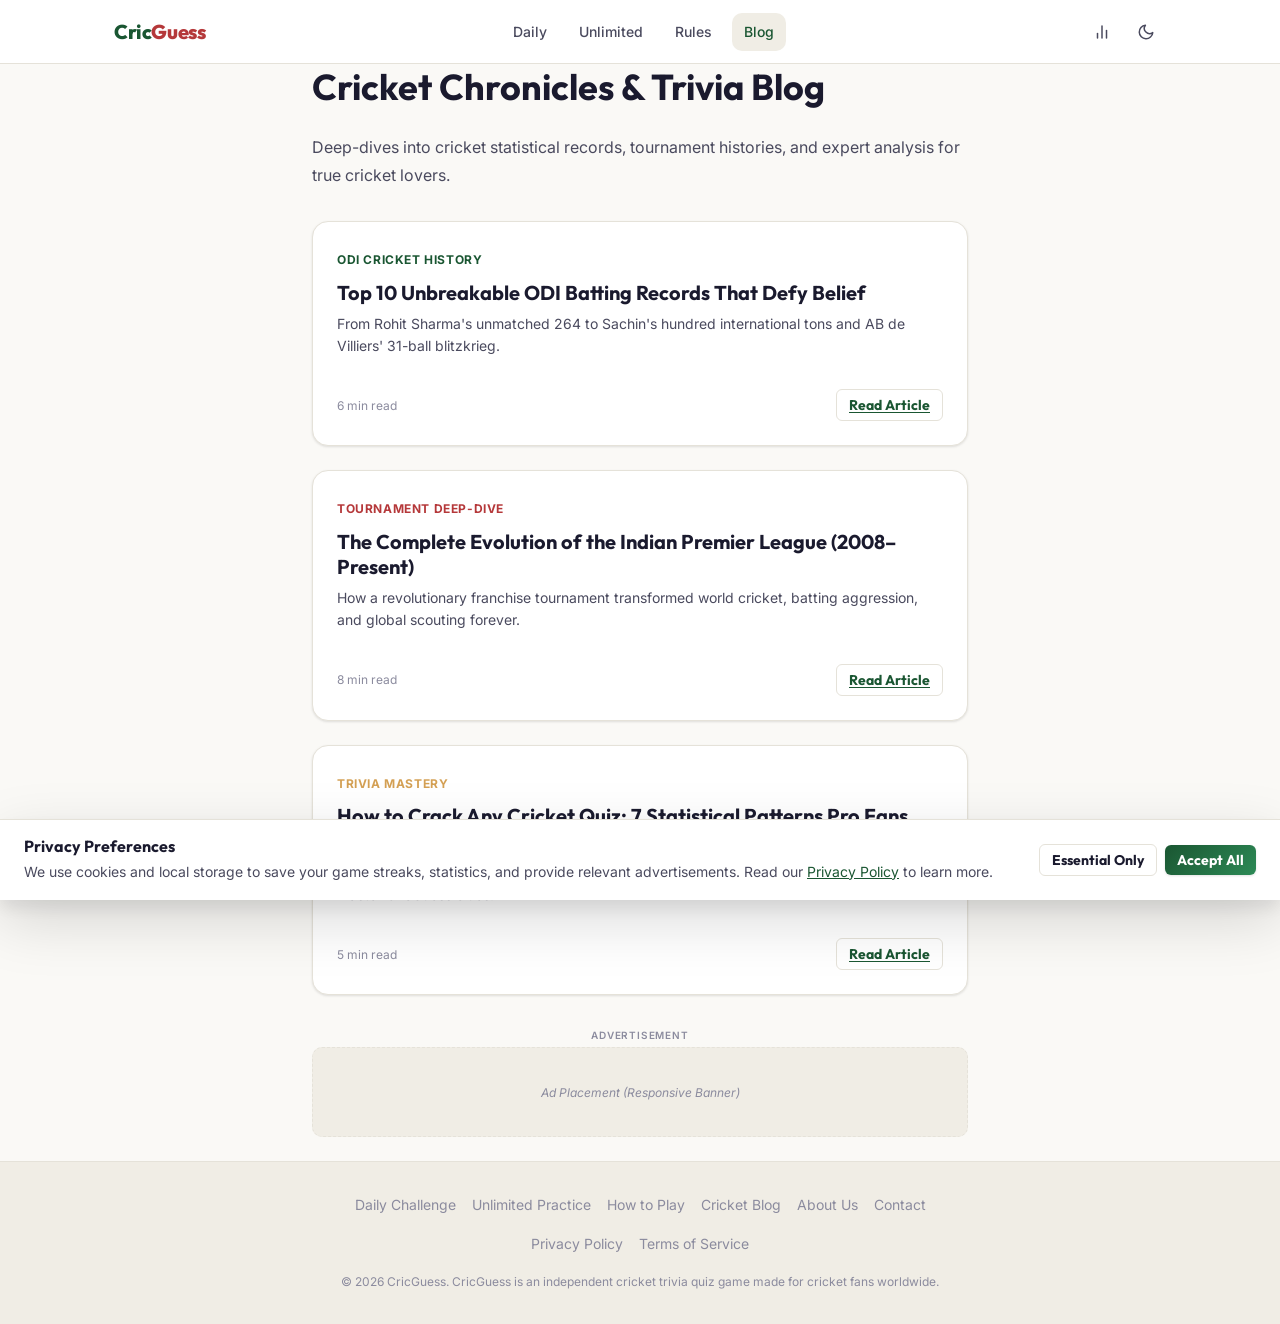
==== blog/index.html @ c1e8a285 "feat(content): add policy pages, AdSense config, SEO sitemaps, and editorial cricket blog" ====
<!DOCTYPE html>
<html lang="en">
<head>
  <meta charset="UTF-8">
  <meta name="viewport" content="width=device-width, initial-scale=1.0">
  <title>Cricket Blog & Analysis — CricGuess</title>
  <meta name="description" content="Explore in-depth cricket articles, iconic ODI batting records, history of the Indian Premier League (IPL), and expert tips to master cricket trivia quizzes.">
  <link rel="canonical" href="https://cricguess.com/blog/">

  <link rel="icon" type="image/svg+xml" href="../assets/favicon.svg">
  <link rel="manifest" href="../manifest.json">
  <meta name="theme-color" content="#1a5632">

  <link rel="stylesheet" href="../css/base.css">
  <link rel="stylesheet" href="../css/layout.css">
  <link rel="stylesheet" href="../css/components/button.css">
  <link rel="stylesheet" href="../css/components/modal.css">
  <link rel="stylesheet" href="../css/components/toast.css">
  <link rel="stylesheet" href="../css/components/cookie-consent.css">
  <link rel="stylesheet" href="../css/components/ad-slot.css">
</head>
<body class="page">

  <header class="page__header" role="banner">
    <div class="header">
      <div class="header__brand">
        <a href="../index.html" class="header__logo" aria-label="CricGuess Home">
          Cric<span>Guess</span>
        </a>
      </div>

      <nav class="header__nav" role="navigation" aria-label="Main Navigation">
        <a href="../daily.html" class="header__nav-link" data-nav-route="daily">Daily</a>
        <a href="../unlimited.html" class="header__nav-link" data-nav-route="unlimited">Unlimited</a>
        <a href="../how-to-play.html" class="header__nav-link">Rules</a>
        <a href="./index.html" class="header__nav-link header__nav-link--active">Blog</a>
      </nav>

      <div class="header__actions">
        <button type="button" class="header__icon-btn" data-action="stats" title="View Statistics" aria-label="View Statistics">
          <svg viewBox="0 0 24 24" width="18" height="18" fill="none" stroke="currentColor" stroke-width="2" stroke-linecap="round" stroke-linejoin="round" aria-hidden="true"><line x1="18" y1="20" x2="18" y2="10"/><line x1="12" y1="20" x2="12" y2="4"/><line x1="6" y1="20" x2="6" y2="14"/></svg>
        </button>
        <button type="button" class="header__icon-btn" data-theme-toggle title="Toggle theme" aria-label="Toggle theme">
          <svg viewBox="0 0 24 24" width="18" height="18" fill="none" stroke="currentColor" stroke-width="2" stroke-linecap="round" stroke-linejoin="round" aria-hidden="true"><path d="M21 12.79A9 9 0 1 1 11.21 3 7 7 0 0 0 21 12.79z"/></svg>
        </button>
      </div>
    </div>
  </header>

  <main class="page__main">
    <div class="container content-page">

      <h1>Cricket Chronicles & Trivia Blog</h1>
      <p style="font-size: var(--text-base); color: var(--color-text-secondary); margin-bottom: var(--space-8);">
        Deep-dives into cricket statistical records, tournament histories, and expert analysis for true cricket lovers.
      </p>

      <!-- Articles Grid -->
      <div style="display: grid; grid-template-columns: repeat(auto-fit, minmax(320px, 1fr)); gap: var(--space-6);">

        <!-- Article 1 -->
        <article class="card card--interactive" style="display: flex; flex-direction: column; justify-content: space-between;">
          <div>
            <span style="font-size: var(--text-xs); font-weight: bold; text-transform: uppercase; color: var(--color-pitch); letter-spacing: 0.05em;">ODI Cricket History</span>
            <h2 style="font-size: var(--text-xl); margin: var(--space-2) 0;">
              <a href="./top-10-odi-batting-records.html" style="text-decoration: none; color: inherit;">
                Top 10 Unbreakable ODI Batting Records That Defy Belief
              </a>
            </h2>
            <p style="font-size: var(--text-sm); color: var(--color-text-secondary); line-height: 1.6;">
              From Rohit Sharma's unmatched 264 to Sachin's hundred international tons and AB de Villiers' 31-ball blitzkrieg.
            </p>
          </div>
          <div style="margin-top: var(--space-4); display: flex; align-items: center; justify-content: space-between;">
            <span style="font-size: var(--text-xs); color: var(--color-text-muted);">6 min read</span>
            <a href="./top-10-odi-batting-records.html" class="btn btn--secondary btn--sm">Read Article</a>
          </div>
        </article>

        <!-- Article 2 -->
        <article class="card card--interactive" style="display: flex; flex-direction: column; justify-content: space-between;">
          <div>
            <span style="font-size: var(--text-xs); font-weight: bold; text-transform: uppercase; color: var(--color-leather); letter-spacing: 0.05em;">Tournament Deep-Dive</span>
            <h2 style="font-size: var(--text-xl); margin: var(--space-2) 0;">
              <a href="./history-of-the-ipl.html" style="text-decoration: none; color: inherit;">
                The Complete Evolution of the Indian Premier League (2008–Present)
              </a>
            </h2>
            <p style="font-size: var(--text-sm); color: var(--color-text-secondary); line-height: 1.6;">
              How a revolutionary franchise tournament transformed world cricket, batting aggression, and global scouting forever.
            </p>
          </div>
          <div style="margin-top: var(--space-4); display: flex; align-items: center; justify-content: space-between;">
            <span style="font-size: var(--text-xs); color: var(--color-text-muted);">8 min read</span>
            <a href="./history-of-the-ipl.html" class="btn btn--secondary btn--sm">Read Article</a>
          </div>
        </article>

        <!-- Article 3 -->
        <article class="card card--interactive" style="display: flex; flex-direction: column; justify-content: space-between;">
          <div>
            <span style="font-size: var(--text-xs); font-weight: bold; text-transform: uppercase; color: var(--color-stump); letter-spacing: 0.05em;">Trivia Mastery</span>
            <h2 style="font-size: var(--text-xl); margin: var(--space-2) 0;">
              <a href="./cricket-quiz-tips.html" style="text-decoration: none; color: inherit;">
                How to Crack Any Cricket Quiz: 7 Statistical Patterns Pro Fans Know
              </a>
            </h2>
            <p style="font-size: var(--text-sm); color: var(--color-text-secondary); line-height: 1.6;">
              Learn how to decode debut years, recognize jersey numbers, identify franchise shifts, and master CricGuess clues.
            </p>
          </div>
          <div style="margin-top: var(--space-4); display: flex; align-items: center; justify-content: space-between;">
            <span style="font-size: var(--text-xs); color: var(--color-text-muted);">5 min read</span>
            <a href="./cricket-quiz-tips.html" class="btn btn--secondary btn--sm">Read Article</a>
          </div>
        </article>

      </div>

      <!-- Ad Slot -->
      <aside class="ad-slot ad-slot--banner" aria-label="Advertisement" style="margin-top: var(--space-8);">
        <span class="ad-slot__label">Advertisement</span>
        <div class="ad-slot__wrapper" id="blog-ad-bottom">
          <div class="ad-slot__placeholder">Ad Placement (Responsive Banner)</div>
        </div>
      </aside>

    </div>
  </main>

  <footer class="page__footer" role="contentinfo">
    <div class="container footer">
      <nav class="footer__links" aria-label="Footer links">
        <a href="../daily.html" class="footer__link">Daily Challenge</a>
        <a href="../unlimited.html" class="footer__link">Unlimited Practice</a>
        <a href="../how-to-play.html" class="footer__link">How to Play</a>
        <a href="./index.html" class="footer__link">Cricket Blog</a>
        <a href="../about.html" class="footer__link">About Us</a>
        <a href="../contact.html" class="footer__link">Contact</a>
        <a href="../privacy-policy.html" class="footer__link">Privacy Policy</a>
        <a href="../terms.html" class="footer__link">Terms of Service</a>
      </nav>

      <p class="footer__disclaimer">
        © 2026 CricGuess. CricGuess is an independent cricket trivia quiz game made for cricket fans worldwide.
      </p>
    </div>
  </footer>

  <script type="module" src="../js/app.js"></script>
</body>
</html>
---- css/base.css ----
/* ============================================================
   base.css — Reset, CSS variables (design tokens), and base styles.
   This is the foundation: colors, typography, spacing, radii, shadows.
   All other CSS files reference these variables.
   ============================================================ */

/* ---------- Google Fonts ---------- */
@import url('https://fonts.googleapis.com/css2?family=Inter:wght@400;500;600;700&family=Outfit:wght@500;600;700;800&display=swap');

/* ---------- CSS Reset ---------- */
*, *::before, *::after {
  box-sizing: border-box;
  margin: 0;
  padding: 0;
}

html {
  -webkit-text-size-adjust: 100%;
  text-size-adjust: 100%;
  scroll-behavior: smooth;
}

body {
  min-height: 100vh;
  line-height: 1.6;
  -webkit-font-smoothing: antialiased;
  -moz-osx-font-smoothing: grayscale;
}

img, picture, video, canvas, svg {
  display: block;
  max-width: 100%;
}

input, button, textarea, select {
  font: inherit;
  color: inherit;
}

button {
  cursor: pointer;
  border: none;
  background: none;
}

a {
  color: inherit;
  text-decoration: none;
}

ul, ol {
  list-style: none;
}

/* ---------- Design Tokens — Light Theme ---------- */
:root {
  /* Cricket palette */
  --color-pitch:          #1a5632;
  --color-pitch-light:    #2d8a56;
  --color-pitch-dark:     #0e3d22;
  --color-leather:        #b5383a;
  --color-leather-light:  #d4585a;
  --color-cream:          #f5f0e8;
  --color-stump:          #d4a054;
  --color-stump-light:    #e8c17a;
  --color-sky:            #e8f4f8;

  /* Semantic colors */
  --color-success:        #22c55e;
  --color-success-bg:     #dcfce7;
  --color-error:          #ef4444;
  --color-error-bg:       #fee2e2;
  --color-warning:        #f59e0b;
  --color-warning-bg:     #fef3c7;
  --color-info:           #3b82f6;
  --color-info-bg:        #dbeafe;

  /* Surface & text */
  --color-bg:             #faf9f6;
  --color-bg-alt:         #f0ede5;
  --color-surface:        #ffffff;
  --color-surface-hover:  #f8f6f1;
  --color-surface-border: #e5e2d9;
  --color-text:           #1a1a2e;
  --color-text-secondary: #4a4a5e;
  --color-text-muted:     #8b8b9e;
  --color-text-inverse:   #ffffff;

  /* Gradient */
  --gradient-primary:     linear-gradient(135deg, var(--color-pitch) 0%, var(--color-pitch-light) 100%);
  --gradient-accent:      linear-gradient(135deg, var(--color-leather) 0%, var(--color-stump) 100%);
  --gradient-hero:        linear-gradient(160deg, #0e3d22 0%, #1a5632 40%, #2d8a56 100%);

  /* Typography */
  --font-display:         'Outfit', system-ui, -apple-system, sans-serif;
  --font-body:            'Inter', system-ui, -apple-system, sans-serif;

  --text-xs:   0.75rem;    /* 12px */
  --text-sm:   0.875rem;   /* 14px */
  --text-base: 1rem;       /* 16px */
  --text-lg:   1.125rem;   /* 18px */
  --text-xl:   1.25rem;    /* 20px */
  --text-2xl:  1.5rem;     /* 24px */
  --text-3xl:  1.875rem;   /* 30px */
  --text-4xl:  2.25rem;    /* 36px */
  --text-5xl:  3rem;       /* 48px */

  --weight-regular:  400;
  --weight-medium:   500;
  --weight-semibold: 600;
  --weight-bold:     700;
  --weight-extrabold:800;

  --leading-tight:   1.25;
  --leading-normal:  1.6;
  --leading-relaxed: 1.75;

  /* Spacing scale */
  --space-1:   0.25rem;   /* 4px */
  --space-2:   0.5rem;    /* 8px */
  --space-3:   0.75rem;   /* 12px */
  --space-4:   1rem;      /* 16px */
  --space-5:   1.25rem;   /* 20px */
  --space-6:   1.5rem;    /* 24px */
  --space-8:   2rem;      /* 32px */
  --space-10:  2.5rem;    /* 40px */
  --space-12:  3rem;      /* 48px */
  --space-16:  4rem;      /* 64px */

  /* Radii */
  --radius-sm:   6px;
  --radius-md:   10px;
  --radius-lg:   16px;
  --radius-xl:   24px;
  --radius-full: 9999px;

  /* Shadows */
  --shadow-xs:   0 1px 2px rgba(0,0,0,0.05);
  --shadow-sm:   0 1px 3px rgba(0,0,0,0.08), 0 1px 2px rgba(0,0,0,0.04);
  --shadow-md:   0 4px 12px rgba(0,0,0,0.1), 0 2px 4px rgba(0,0,0,0.06);
  --shadow-lg:   0 8px 30px rgba(0,0,0,0.12), 0 4px 8px rgba(0,0,0,0.06);
  --shadow-xl:   0 20px 60px rgba(0,0,0,0.15), 0 8px 16px rgba(0,0,0,0.08);
  --shadow-glow: 0 0 20px rgba(26, 86, 50, 0.3);

  /* Transitions */
  --transition-fast:   150ms ease;
  --transition-base:   250ms ease;
  --transition-slow:   400ms ease;
  --transition-spring: 500ms cubic-bezier(0.34, 1.56, 0.64, 1);

  /* Z-index scale */
  --z-dropdown:  100;
  --z-sticky:    200;
  --z-modal:     300;
  --z-toast:     400;
  --z-tooltip:   500;

  /* Layout */
  --container-max:  720px;
  --container-wide: 1100px;
  --header-height:  64px;

  /* Ad slot minimum heights (prevent layout shift) */
  --ad-banner-height: 90px;
  --ad-rect-height:   250px;
}

/* ---------- Dark Theme ---------- */
[data-theme="dark"] {
  --color-bg:             #0f1923;
  --color-bg-alt:         #162230;
  --color-surface:        #1a2e3d;
  --color-surface-hover:  #213a4d;
  --color-surface-border: #2a4a5e;
  --color-text:           #e8e6e1;
  --color-text-secondary: #b0aaa0;
  --color-text-muted:     #7a7468;
  --color-text-inverse:   #0f1923;

  --color-cream:          #2a3a2e;
  --color-sky:            #162230;

  --color-success-bg:     #14532d;
  --color-error-bg:       #7f1d1d;
  --color-warning-bg:     #78350f;
  --color-info-bg:        #1e3a5f;

  --shadow-xs:   0 1px 2px rgba(0,0,0,0.2);
  --shadow-sm:   0 1px 3px rgba(0,0,0,0.3), 0 1px 2px rgba(0,0,0,0.2);
  --shadow-md:   0 4px 12px rgba(0,0,0,0.4), 0 2px 4px rgba(0,0,0,0.2);
  --shadow-lg:   0 8px 30px rgba(0,0,0,0.4), 0 4px 8px rgba(0,0,0,0.2);
  --shadow-xl:   0 20px 60px rgba(0,0,0,0.5), 0 8px 16px rgba(0,0,0,0.3);
  --shadow-glow: 0 0 20px rgba(45, 138, 86, 0.4);
}

/* ---------- Base Styles ---------- */
body {
  font-family: var(--font-body);
  font-size: var(--text-base);
  color: var(--color-text);
  background: var(--color-bg);
  transition: background-color var(--transition-base), color var(--transition-base);
}

h1, h2, h3, h4, h5, h6 {
  font-family: var(--font-display);
  font-weight: var(--weight-bold);
  line-height: var(--leading-tight);
  color: var(--color-text);
}

h1 { font-size: var(--text-4xl); }
h2 { font-size: var(--text-3xl); }
h3 { font-size: var(--text-2xl); }
h4 { font-size: var(--text-xl); }

p {
  color: var(--color-text-secondary);
  line-height: var(--leading-relaxed);
}

/* ---------- Focus Styles ---------- */
:focus-visible {
  outline: 3px solid var(--color-pitch-light);
  outline-offset: 2px;
  border-radius: var(--radius-sm);
}

/* ---------- Selection ---------- */
::selection {
  background: var(--color-pitch-light);
  color: white;
}

/* ---------- Scrollbar (Webkit) ---------- */
::-webkit-scrollbar {
  width: 8px;
}
::-webkit-scrollbar-track {
  background: var(--color-bg-alt);
}
::-webkit-scrollbar-thumb {
  background: var(--color-text-muted);
  border-radius: var(--radius-full);
}
::-webkit-scrollbar-thumb:hover {
  background: var(--color-text-secondary);
}

/* ---------- Utility Classes ---------- */
.visually-hidden {
  position: absolute;
  width: 1px;
  height: 1px;
  padding: 0;
  margin: -1px;
  overflow: hidden;
  clip: rect(0, 0, 0, 0);
  white-space: nowrap;
  border: 0;
}

.text-center { text-align: center; }
.text-muted  { color: var(--color-text-muted); }
.text-small  { font-size: var(--text-sm); }

/* ---------- Animations ---------- */
@keyframes fadeIn {
  from { opacity: 0; }
  to   { opacity: 1; }
}

@keyframes fadeInUp {
  from { opacity: 0; transform: translateY(12px); }
  to   { opacity: 1; transform: translateY(0); }
}

@keyframes slideDown {
  from { opacity: 0; transform: translateY(-8px); }
  to   { opacity: 1; transform: translateY(0); }
}

@keyframes scaleIn {
  from { opacity: 0; transform: scale(0.9); }
  to   { opacity: 1; transform: scale(1); }
}

@keyframes shake {
  0%, 100% { transform: translateX(0); }
  25%      { transform: translateX(-6px); }
  75%      { transform: translateX(6px); }
}

@keyframes pop {
  0%   { transform: scale(1); }
  50%  { transform: scale(1.15); }
  100% { transform: scale(1); }
}

@keyframes pulse-glow {
  0%, 100% { box-shadow: 0 0 0 0 rgba(26, 86, 50, 0.4); }
  50%      { box-shadow: 0 0 0 8px rgba(26, 86, 50, 0); }
}

.animate-fade-in    { animation: fadeIn var(--transition-base) ease forwards; }
.animate-fade-in-up { animation: fadeInUp var(--transition-slow) ease forwards; }
.animate-slide-down { animation: slideDown var(--transition-base) ease forwards; }
.animate-scale-in   { animation: scaleIn var(--transition-spring) forwards; }
.animate-shake      { animation: shake 400ms ease; }
.animate-pop        { animation: pop 300ms ease; }
---- css/layout.css ----
/* ============================================================
   layout.css — Page layout, containers, grid, header, footer.
   Responsive breakpoints: mobile-first (360px base).
   ============================================================ */

/* ---------- Page Structure ---------- */
.page {
  display: flex;
  flex-direction: column;
  min-height: 100vh;
}

.page__header {
  position: sticky;
  top: 0;
  z-index: var(--z-sticky);
  background: var(--color-surface);
  border-bottom: 1px solid var(--color-surface-border);
  backdrop-filter: blur(12px);
  -webkit-backdrop-filter: blur(12px);
  height: var(--header-height);
}

.page__main {
  flex: 1;
  width: 100%;
}

.page__footer {
  background: var(--color-bg-alt);
  border-top: 1px solid var(--color-surface-border);
  padding: var(--space-8) var(--space-4);
  margin-top: auto;
}

/* ---------- Containers ---------- */
.container {
  width: 100%;
  max-width: var(--container-max);
  margin: 0 auto;
  padding: 0 var(--space-4);
}

.container--wide {
  max-width: var(--container-wide);
}

/* ---------- Header ---------- */
.header {
  display: flex;
  align-items: center;
  justify-content: space-between;
  height: var(--header-height);
  padding: 0 var(--space-4);
  max-width: var(--container-wide);
  margin: 0 auto;
}

.header__brand {
  display: flex;
  align-items: center;
  gap: var(--space-2);
}

.header__logo {
  font-family: var(--font-display);
  font-size: var(--text-xl);
  font-weight: var(--weight-extrabold);
  color: var(--color-pitch);
  letter-spacing: -0.02em;
}

.header__logo span {
  color: var(--color-leather);
}

.header__nav {
  display: flex;
  align-items: center;
  gap: var(--space-2);
}

.header__nav-link {
  display: flex;
  align-items: center;
  gap: var(--space-1);
  padding: var(--space-2) var(--space-3);
  border-radius: var(--radius-md);
  font-size: var(--text-sm);
  font-weight: var(--weight-medium);
  color: var(--color-text-secondary);
  transition: all var(--transition-fast);
}

.header__nav-link:hover,
.header__nav-link--active {
  background: var(--color-bg-alt);
  color: var(--color-text);
}

.header__nav-link--active {
  color: var(--color-pitch);
}

.header__actions {
  display: flex;
  align-items: center;
  gap: var(--space-1);
}

.header__icon-btn {
  display: flex;
  align-items: center;
  justify-content: center;
  width: 40px;
  height: 40px;
  border-radius: var(--radius-md);
  color: var(--color-text-secondary);
  transition: all var(--transition-fast);
  font-size: var(--text-lg);
}

.header__icon-btn:hover {
  background: var(--color-bg-alt);
  color: var(--color-text);
}

/* ---------- Game Layout ---------- */
.game-layout {
  display: grid;
  grid-template-columns: 1fr;
  gap: var(--space-6);
  padding: var(--space-6) 0;
}

.game-layout__main {
  min-width: 0;
}

.game-layout__sidebar {
  display: none; /* Hidden on mobile */
}

/* ---------- Content Pages ---------- */
.content-page {
  padding: var(--space-8) 0;
}

.content-page h1 {
  margin-bottom: var(--space-6);
}

.content-page h2 {
  margin-top: var(--space-8);
  margin-bottom: var(--space-4);
  font-size: var(--text-2xl);
}

.content-page h3 {
  margin-top: var(--space-6);
  margin-bottom: var(--space-3);
  font-size: var(--text-xl);
}

.content-page p {
  margin-bottom: var(--space-4);
}

.content-page ul,
.content-page ol {
  list-style: disc;
  padding-left: var(--space-6);
  margin-bottom: var(--space-4);
  color: var(--color-text-secondary);
}

.content-page ol {
  list-style: decimal;
}

.content-page li {
  margin-bottom: var(--space-2);
}

.content-page a {
  color: var(--color-pitch);
  text-decoration: underline;
  text-underline-offset: 2px;
}

.content-page a:hover {
  color: var(--color-pitch-light);
}

/* ---------- Card ---------- */
.card {
  background: var(--color-surface);
  border: 1px solid var(--color-surface-border);
  border-radius: var(--radius-lg);
  padding: var(--space-6);
  box-shadow: var(--shadow-sm);
  transition: box-shadow var(--transition-base), transform var(--transition-base);
}

.card--interactive:hover {
  box-shadow: var(--shadow-md);
  transform: translateY(-2px);
}

/* ---------- Footer ---------- */
.footer {
  text-align: center;
}

.footer__links {
  display: flex;
  flex-wrap: wrap;
  justify-content: center;
  gap: var(--space-4);
  margin-bottom: var(--space-4);
}

.footer__link {
  font-size: var(--text-sm);
  color: var(--color-text-muted);
  transition: color var(--transition-fast);
}

.footer__link:hover {
  color: var(--color-text);
}

.footer__disclaimer {
  font-size: var(--text-xs);
  color: var(--color-text-muted);
  max-width: 600px;
  margin: var(--space-4) auto 0;
  line-height: var(--leading-relaxed);
}

/* ---------- Responsive: Tablet (640px+) ---------- */
@media (min-width: 640px) {
  .container {
    padding: 0 var(--space-6);
  }

  .header {
    padding: 0 var(--space-6);
  }
}

/* ---------- Responsive: Desktop (1024px+) ---------- */
@media (min-width: 1024px) {
  .game-layout {
    grid-template-columns: 1fr 300px;
  }

  .game-layout__sidebar {
    display: block;
  }

  .container {
    padding: 0 var(--space-8);
  }
}

/* ---------- Responsive: Wide (1280px+) ---------- */
@media (min-width: 1280px) {
  .game-layout {
    grid-template-columns: 1fr 336px;
  }
}
---- css/components/button.css ----
/* ============================================================
   button.css — Reusable button styles and variants
   ============================================================ */

.btn {
  display: inline-flex;
  align-items: center;
  justify-content: center;
  gap: var(--space-2);
  padding: var(--space-3) var(--space-6);
  font-family: var(--font-display);
  font-size: var(--text-base);
  font-weight: var(--weight-bold);
  line-height: 1;
  text-align: center;
  border-radius: var(--radius-md);
  transition: all var(--transition-fast);
  cursor: pointer;
  user-select: none;
  white-space: nowrap;
}

.btn:active {
  transform: translateY(1px);
}

.btn:disabled {
  opacity: 0.5;
  cursor: not-allowed;
  pointer-events: none;
}

/* Primary (Pitch Green) */
.btn--primary {
  background: var(--gradient-primary);
  color: var(--color-text-inverse);
  box-shadow: var(--shadow-sm);
}

.btn--primary:hover {
  background: linear-gradient(135deg, var(--color-pitch-light) 0%, var(--color-pitch) 100%);
  box-shadow: var(--shadow-md);
}

/* Accent (Leather Red) */
.btn--accent {
  background: var(--gradient-accent);
  color: var(--color-text-inverse);
  box-shadow: var(--shadow-sm);
}

.btn--accent:hover {
  opacity: 0.95;
  box-shadow: var(--shadow-md);
}

/* Secondary / Outline */
.btn--secondary {
  background: var(--color-surface);
  color: var(--color-text);
  border: 1px solid var(--color-surface-border);
}

.btn--secondary:hover {
  background: var(--color-bg-alt);
  border-color: var(--color-pitch-light);
}

/* Ghost */
.btn--ghost {
  background: transparent;
  color: var(--color-text-secondary);
}

.btn--ghost:hover {
  background: var(--color-bg-alt);
  color: var(--color-text);
}

/* Sizes */
.btn--sm {
  padding: var(--space-2) var(--space-3);
  font-size: var(--text-sm);
  border-radius: var(--radius-sm);
}

.btn--lg {
  padding: var(--space-4) var(--space-8);
  font-size: var(--text-lg);
  border-radius: var(--radius-lg);
}

.btn--block {
  width: 100%;
}

.btn--icon {
  width: 42px;
  height: 42px;
  padding: 0;
  border-radius: var(--radius-md);
}
---- css/components/modal.css ----
/* ============================================================
   modal.css — Dialogs, bottom sheets, overlay, animations
   ============================================================ */

.modal-backdrop {
  position: fixed;
  inset: 0;
  z-index: var(--z-modal);
  background: rgba(15, 25, 35, 0.7);
  backdrop-filter: blur(4px);
  -webkit-backdrop-filter: blur(4px);
  display: flex;
  align-items: center;
  justify-content: center;
  padding: var(--space-4);
  opacity: 0;
  visibility: hidden;
  transition: opacity var(--transition-base), visibility var(--transition-base);
}

.modal-backdrop.is-open {
  opacity: 1;
  visibility: visible;
}

.modal {
  position: relative;
  width: 100%;
  max-width: 520px;
  max-height: 90vh;
  display: flex;
  flex-direction: column;
  background: var(--color-surface);
  border: 1px solid var(--color-surface-border);
  border-radius: var(--radius-xl);
  box-shadow: var(--shadow-xl);
  transform: scale(0.95) translateY(10px);
  transition: transform var(--transition-spring), opacity var(--transition-base);
  overflow: hidden;
}

.modal-backdrop.is-open .modal {
  transform: scale(1) translateY(0);
}

.modal__header {
  display: flex;
  align-items: center;
  justify-content: space-between;
  padding: var(--space-5) var(--space-6);
  border-bottom: 1px solid var(--color-surface-border);
}

.modal__title {
  font-family: var(--font-display);
  font-size: var(--text-xl);
  font-weight: var(--weight-bold);
  color: var(--color-text);
}

.modal__close {
  display: flex;
  align-items: center;
  justify-content: center;
  width: 36px;
  height: 36px;
  border-radius: var(--radius-full);
  color: var(--color-text-muted);
  background: var(--color-bg-alt);
  font-size: var(--text-lg);
  line-height: 1;
  transition: all var(--transition-fast);
}

.modal__close:hover {
  background: var(--color-surface-border);
  color: var(--color-text);
}

.modal__body {
  padding: var(--space-6);
  overflow-y: auto;
  line-height: var(--leading-relaxed);
  color: var(--color-text-secondary);
}

.modal__footer {
  padding: var(--space-4) var(--space-6);
  border-top: 1px solid var(--color-surface-border);
  display: flex;
  align-items: center;
  justify-content: flex-end;
  gap: var(--space-3);
  background: var(--color-bg);
}

/* Modal mobile adaptation: bottom sheet on small screens */
@media (max-width: 480px) {
  .modal-backdrop {
    align-items: flex-end;
    padding: 0;
  }

  .modal {
    max-width: 100%;
    border-bottom-left-radius: 0;
    border-bottom-right-radius: 0;
    transform: translateY(100%);
  }

  .modal-backdrop.is-open .modal {
    transform: translateY(0);
  }
}
---- css/components/toast.css ----
/* ============================================================
   toast.css — Non-blocking notification toasts
   ============================================================ */

.toast-container {
  position: fixed;
  top: calc(var(--header-height) + var(--space-4));
  left: 50%;
  transform: translateX(-50%);
  z-index: var(--z-toast);
  display: flex;
  flex-direction: column;
  gap: var(--space-2);
  align-items: center;
  pointer-events: none;
  width: 90%;
  max-width: 400px;
}

.toast {
  pointer-events: auto;
  display: flex;
  align-items: center;
  gap: var(--space-3);
  padding: var(--space-3) var(--space-5);
  background: var(--color-surface);
  color: var(--color-text);
  border: 1px solid var(--color-surface-border);
  border-radius: var(--radius-full);
  box-shadow: var(--shadow-lg);
  font-size: var(--text-sm);
  font-weight: var(--weight-medium);
  animation: slideDown var(--transition-fast) forwards;
  transition: opacity var(--transition-fast), transform var(--transition-fast);
}

.toast--success {
  background: var(--color-pitch);
  color: #ffffff;
  border-color: var(--color-pitch-light);
}

.toast--error {
  background: var(--color-leather);
  color: #ffffff;
  border-color: var(--color-leather-light);
}

.toast--info {
  background: var(--color-surface);
  color: var(--color-text);
  border-color: var(--color-stump);
}

.toast.is-hiding {
  opacity: 0;
  transform: translateY(-10px);
}
---- css/components/cookie-consent.css ----
/* ============================================================
   cookie-consent.css — GDPR & AdSense compliance consent banner
   ============================================================ */

.cookie-banner {
  position: fixed;
  bottom: 0;
  left: 0;
  right: 0;
  z-index: var(--z-sticky);
  background: var(--color-surface);
  border-top: 1px solid var(--color-surface-border);
  box-shadow: var(--shadow-xl);
  padding: var(--space-4) var(--space-6);
  display: flex;
  flex-direction: column;
  gap: var(--space-3);
  transform: translateY(100%);
  transition: transform var(--transition-slow);
}

.cookie-banner.is-visible {
  transform: translateY(0);
}

.cookie-banner__content {
  display: flex;
  flex-direction: column;
  gap: var(--space-1);
}

.cookie-banner__title {
  font-family: var(--font-display);
  font-size: var(--text-base);
  font-weight: var(--weight-bold);
  color: var(--color-text);
}

.cookie-banner__text {
  font-size: var(--text-sm);
  color: var(--color-text-secondary);
}

.cookie-banner__text a {
  color: var(--color-pitch);
  text-decoration: underline;
}

.cookie-banner__actions {
  display: flex;
  align-items: center;
  gap: var(--space-2);
  justify-content: flex-end;
}

@media (min-width: 640px) {
  .cookie-banner {
    flex-direction: row;
    align-items: center;
    justify-content: space-between;
  }

  .cookie-banner__actions {
    flex-shrink: 0;
  }
}
---- css/components/ad-slot.css ----
/* ============================================================
   ad-slot.css — AdSense-compliant container styles with CLS protection
   ============================================================ */

.ad-slot {
  display: flex;
  flex-direction: column;
  align-items: center;
  justify-content: center;
  margin: var(--space-6) auto;
  width: 100%;
  max-width: 100%;
  overflow: hidden;
}

.ad-slot__label {
  font-size: 10px;
  text-transform: uppercase;
  letter-spacing: 0.08em;
  color: var(--color-text-muted);
  margin-bottom: var(--space-1);
  font-weight: var(--weight-semibold);
}

.ad-slot__wrapper {
  width: 100%;
  display: flex;
  align-items: center;
  justify-content: center;
  background: var(--color-bg-alt);
  border: 1px dashed var(--color-surface-border);
  border-radius: var(--radius-md);
  position: relative;
}

/* Banner slot (horizontal) */
.ad-slot--banner .ad-slot__wrapper {
  min-height: var(--ad-banner-height);
  max-width: 728px;
}

/* Rectangle / Sidebar slot */
.ad-slot--rectangle .ad-slot__wrapper {
  min-height: var(--ad-rect-height);
  max-width: 300px;
}

/* Responsive banner */
.ad-slot--responsive .ad-slot__wrapper {
  min-height: 100px;
}

/* Mock placeholder text for non-production */
.ad-slot__placeholder {
  font-size: var(--text-xs);
  color: var(--color-text-muted);
  text-align: center;
  padding: var(--space-4);
  font-style: italic;
}
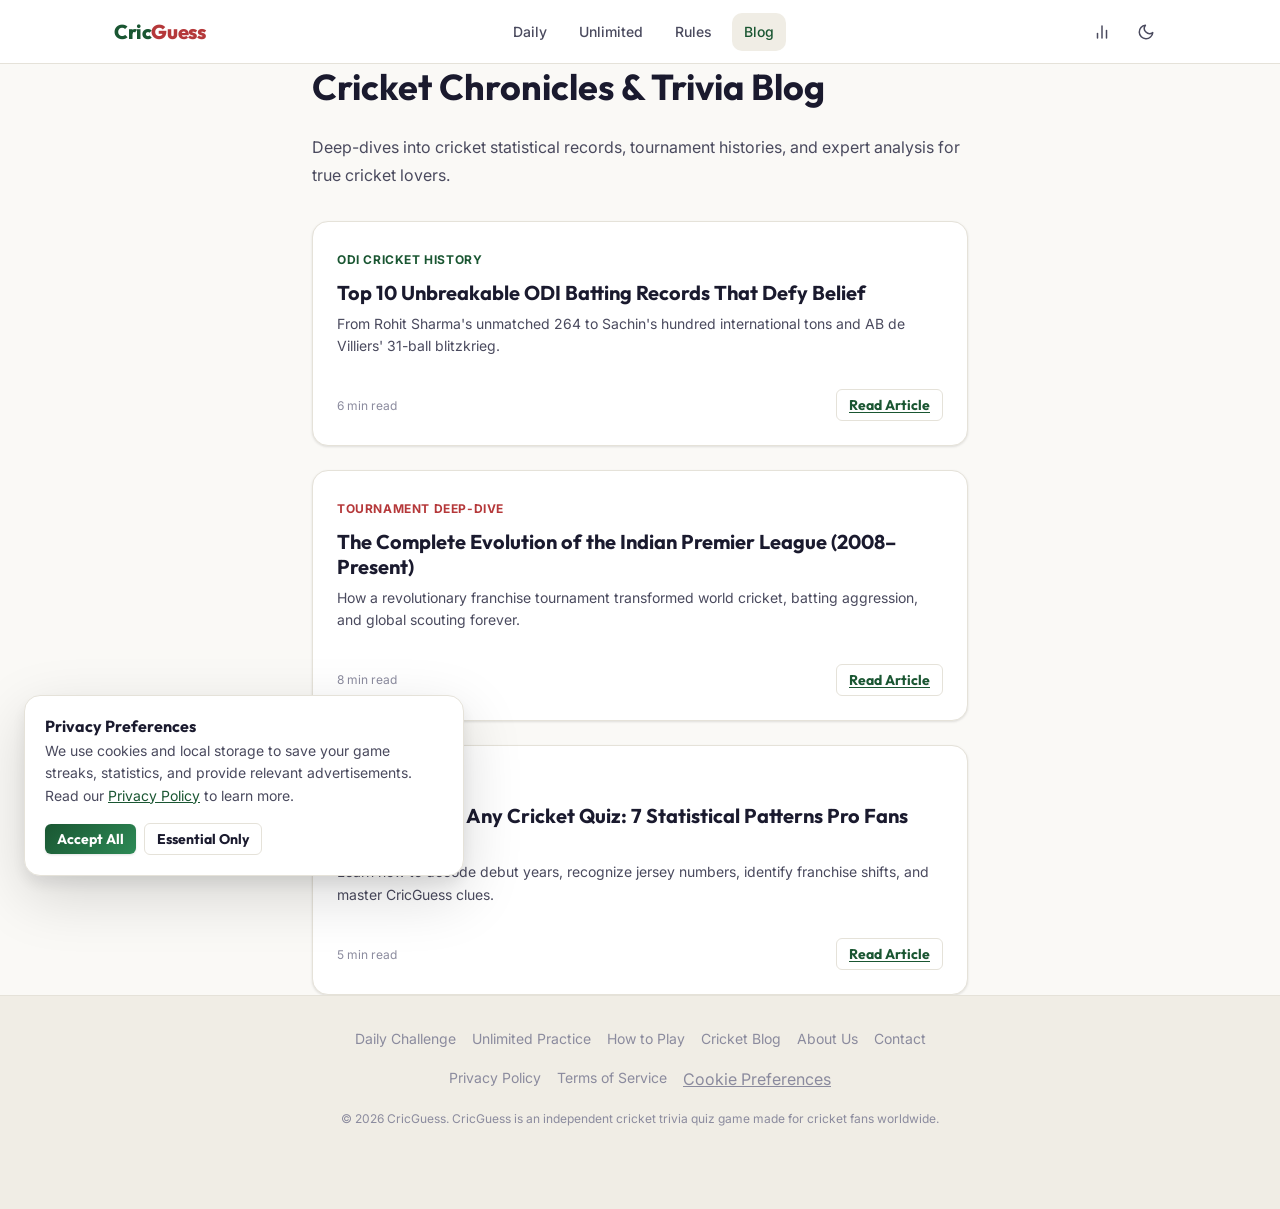
==== commit 760c1433: "feat(ads): integrate Google AdSense ca-pub-2824402019208557 and remove dummy banner placeholders" ====
--- a/blog/index.html
+++ b/blog/index.html
@@ -15,9 +15,11 @@
   <link rel="stylesheet" href="../css/layout.css">
   <link rel="stylesheet" href="../css/components/button.css">
   <link rel="stylesheet" href="../css/components/modal.css">
-  <link rel="stylesheet" href="../css/components/toast.css">
   <link rel="stylesheet" href="../css/components/cookie-consent.css">
-  <link rel="stylesheet" href="../css/components/ad-slot.css">
+
+  <!-- Google AdSense -->
+  <script async src="https://pagead2.googlesyndication.com/pagead/js/adsbygoogle.js?client=ca-pub-2824402019208557"
+     crossorigin="anonymous"></script>
 </head>
 <body class="page">
 
@@ -42,6 +44,9 @@
         </button>
         <button type="button" class="header__icon-btn" data-theme-toggle title="Toggle theme" aria-label="Toggle theme">
           <svg viewBox="0 0 24 24" width="18" height="18" fill="none" stroke="currentColor" stroke-width="2" stroke-linecap="round" stroke-linejoin="round" aria-hidden="true"><path d="M21 12.79A9 9 0 1 1 11.21 3 7 7 0 0 0 21 12.79z"/></svg>
+        </button>
+        <button type="button" class="header__icon-btn header__menu-btn" data-action="menu-toggle" title="Open navigation menu" aria-label="Open navigation menu" aria-expanded="false">
+          <svg class="menu-icon-bars" viewBox="0 0 24 24" width="20" height="20" fill="none" stroke="currentColor" stroke-width="2" stroke-linecap="round" stroke-linejoin="round" aria-hidden="true"><line x1="3" y1="12" x2="21" y2="12"/><line x1="3" y1="6" x2="21" y2="6"/><line x1="3" y1="18" x2="21" y2="18"/></svg>
         </button>
       </div>
     </div>
@@ -117,13 +122,7 @@
 
       </div>
 
-      <!-- Ad Slot -->
-      <aside class="ad-slot ad-slot--banner" aria-label="Advertisement" style="margin-top: var(--space-8);">
-        <span class="ad-slot__label">Advertisement</span>
-        <div class="ad-slot__wrapper" id="blog-ad-bottom">
-          <div class="ad-slot__placeholder">Ad Placement (Responsive Banner)</div>
-        </div>
-      </aside>
+
 
     </div>
   </main>
@@ -139,6 +138,7 @@
         <a href="../contact.html" class="footer__link">Contact</a>
         <a href="../privacy-policy.html" class="footer__link">Privacy Policy</a>
         <a href="../terms.html" class="footer__link">Terms of Service</a>
+        <button type="button" class="footer__link" data-action="reset-cookies" style="background: none; border: none; cursor: pointer; text-decoration: underline; font: inherit; padding: 0;">Cookie Preferences</button>
       </nav>
 
       <p class="footer__disclaimer">
--- a/css/base.css
+++ b/css/base.css
@@ -18,6 +18,7 @@
   -webkit-text-size-adjust: 100%;
   text-size-adjust: 100%;
   scroll-behavior: smooth;
+  overflow-x: hidden;
 }
 
 body {
@@ -25,6 +26,8 @@
   line-height: 1.6;
   -webkit-font-smoothing: antialiased;
   -moz-osx-font-smoothing: grayscale;
+  overflow-x: hidden;
+  position: relative;
 }
 
 img, picture, video, canvas, svg {
--- a/css/layout.css
+++ b/css/layout.css
@@ -29,7 +29,7 @@
 .page__footer {
   background: var(--color-bg-alt);
   border-top: 1px solid var(--color-surface-border);
-  padding: var(--space-8) var(--space-4);
+  padding: var(--space-8) var(--space-4) calc(var(--space-8) + 48px);
   margin-top: auto;
 }
 
@@ -118,11 +118,16 @@
   color: var(--color-text-secondary);
   transition: all var(--transition-fast);
   font-size: var(--text-lg);
+  flex-shrink: 0;
 }
 
 .header__icon-btn:hover {
   background: var(--color-bg-alt);
   color: var(--color-text);
+}
+
+.header__menu-btn {
+  display: none;
 }
 
 /* ---------- Game Layout ---------- */
@@ -238,6 +243,138 @@
   line-height: var(--leading-relaxed);
 }
 
+/* ---------- Responsive: Mobile (< 768px) ---------- */
+@media (max-width: 767px) {
+  :root {
+    --header-height: 56px;
+  }
+
+  .header {
+    height: var(--header-height);
+    padding: 0 var(--space-3);
+  }
+
+  .header__brand .header__logo {
+    font-size: 1.15rem;
+  }
+
+  .header__icon-btn {
+    width: 36px;
+    height: 36px;
+  }
+
+  .header__icon-btn svg {
+    width: 17px;
+    height: 17px;
+  }
+
+  .header__menu-btn {
+    display: flex;
+    align-items: center;
+    justify-content: center;
+  }
+
+  /* Slide-down mobile navigation */
+  .header__nav {
+    position: fixed;
+    top: var(--header-height);
+    left: 0;
+    right: 0;
+    background: var(--color-surface);
+    border-bottom: 2px solid var(--color-surface-border);
+    flex-direction: column;
+    align-items: stretch;
+    padding: var(--space-3) var(--space-4);
+    gap: var(--space-1);
+    box-shadow: var(--shadow-xl);
+    transform: translateY(-115%);
+    opacity: 0;
+    pointer-events: none;
+    transition: transform var(--transition-base), opacity var(--transition-base);
+    z-index: var(--z-dropdown);
+  }
+
+  .header__nav.is-open {
+    transform: translateY(0);
+    opacity: 1;
+    pointer-events: auto;
+  }
+
+  .header__nav-link {
+    display: flex;
+    align-items: center;
+    justify-content: space-between;
+    padding: var(--space-3) var(--space-4);
+    font-size: var(--text-base);
+    font-weight: var(--weight-medium);
+    border-radius: var(--radius-md);
+    color: var(--color-text);
+  }
+
+  .header__nav-link:hover,
+  .header__nav-link--active {
+    background: var(--color-bg-alt);
+    color: var(--color-pitch);
+  }
+
+  /* Backdrop overlay for mobile menu */
+  .header__nav-backdrop {
+    position: fixed;
+    inset: 0;
+    top: var(--header-height);
+    background: rgba(15, 25, 35, 0.5);
+    backdrop-filter: blur(2px);
+    -webkit-backdrop-filter: blur(2px);
+    z-index: calc(var(--z-dropdown) - 1);
+    opacity: 0;
+    visibility: hidden;
+    transition: opacity var(--transition-fast), visibility var(--transition-fast);
+  }
+
+  .header__nav-backdrop.is-open {
+    opacity: 1;
+    visibility: visible;
+  }
+}
+
+/* ---------- Responsive: Small Phones (< 480px) ---------- */
+@media (max-width: 480px) {
+  .container {
+    padding: 0 var(--space-3);
+  }
+
+  #hero-title {
+    font-size: 1.85rem !important;
+  }
+
+  .card {
+    padding: var(--space-4);
+    border-radius: var(--radius-md);
+  }
+
+  .content-page {
+    padding: var(--space-4) 0;
+  }
+
+  .content-page h1 {
+    font-size: 1.75rem;
+    margin-bottom: var(--space-4);
+  }
+
+  .content-page h2 {
+    font-size: 1.35rem;
+    margin-top: var(--space-6);
+  }
+
+  .footer {
+    padding: var(--space-6) var(--space-3);
+  }
+
+  .footer__links {
+    gap: var(--space-2) var(--space-4);
+  }
+}
+
 /* ---------- Responsive: Tablet (640px+) ---------- */
 @media (min-width: 640px) {
   .container {
@@ -270,3 +407,11 @@
     grid-template-columns: 1fr 336px;
   }
 }
+
+/* ---------- Pointer / Hover Enhancements ---------- */
+@media (hover: hover) {
+  .card--interactive:hover {
+    box-shadow: var(--shadow-md);
+    transform: translateY(-2px);
+  }
+}
--- a/css/components/modal.css
+++ b/css/components/modal.css
@@ -103,6 +103,7 @@
 
   .modal {
     max-width: 100%;
+    max-height: 88vh;
     border-bottom-left-radius: 0;
     border-bottom-right-radius: 0;
     transform: translateY(100%);
@@ -111,4 +112,18 @@
   .modal-backdrop.is-open .modal {
     transform: translateY(0);
   }
+
+  .modal__header {
+    padding: var(--space-4);
+  }
+
+  .modal__body {
+    padding: var(--space-4);
+    max-height: 68vh;
+  }
+
+  .modal__footer {
+    padding: var(--space-3) var(--space-4);
+  }
 }
+
--- a/css/components/cookie-consent.css
+++ b/css/components/cookie-consent.css
@@ -1,5 +1,6 @@
 /* ============================================================
-   cookie-consent.css — GDPR & AdSense compliance consent banner
+   cookie-consent.css — GDPR & AdSense compliance consent banner.
+   Docked to the bottom-left to avoid Netlify badge in bottom-right corner.
    ============================================================ */
 
 .cookie-banner {
@@ -11,11 +12,13 @@
   background: var(--color-surface);
   border-top: 1px solid var(--color-surface-border);
   box-shadow: var(--shadow-xl);
-  padding: var(--space-4) var(--space-6);
+  padding: var(--space-4);
+  /* Generous right padding on mobile so Netlify bottom-right badge never obstructs controls */
+  padding-right: 90px;
   display: flex;
   flex-direction: column;
   gap: var(--space-3);
-  transform: translateY(100%);
+  transform: translateY(120%);
   transition: transform var(--transition-slow);
 }
 
@@ -39,6 +42,7 @@
 .cookie-banner__text {
   font-size: var(--text-sm);
   color: var(--color-text-secondary);
+  line-height: var(--leading-normal);
 }
 
 .cookie-banner__text a {
@@ -50,17 +54,26 @@
   display: flex;
   align-items: center;
   gap: var(--space-2);
-  justify-content: flex-end;
+  /* Align buttons to the LEFT side so they are far from the bottom-right corner */
+  justify-content: flex-start;
+  flex-wrap: wrap;
 }
 
+/* Desktop & Tablet: floating card docked on the bottom-left */
 @media (min-width: 640px) {
   .cookie-banner {
-    flex-direction: row;
-    align-items: center;
-    justify-content: space-between;
+    bottom: var(--space-6);
+    left: var(--space-6);
+    right: auto;
+    width: calc(100% - var(--space-12));
+    max-width: 440px;
+    padding: var(--space-5);
+    border: 1px solid var(--color-surface-border);
+    border-radius: var(--radius-lg);
   }
 
   .cookie-banner__actions {
-    flex-shrink: 0;
+    margin-top: var(--space-1);
   }
 }
+
